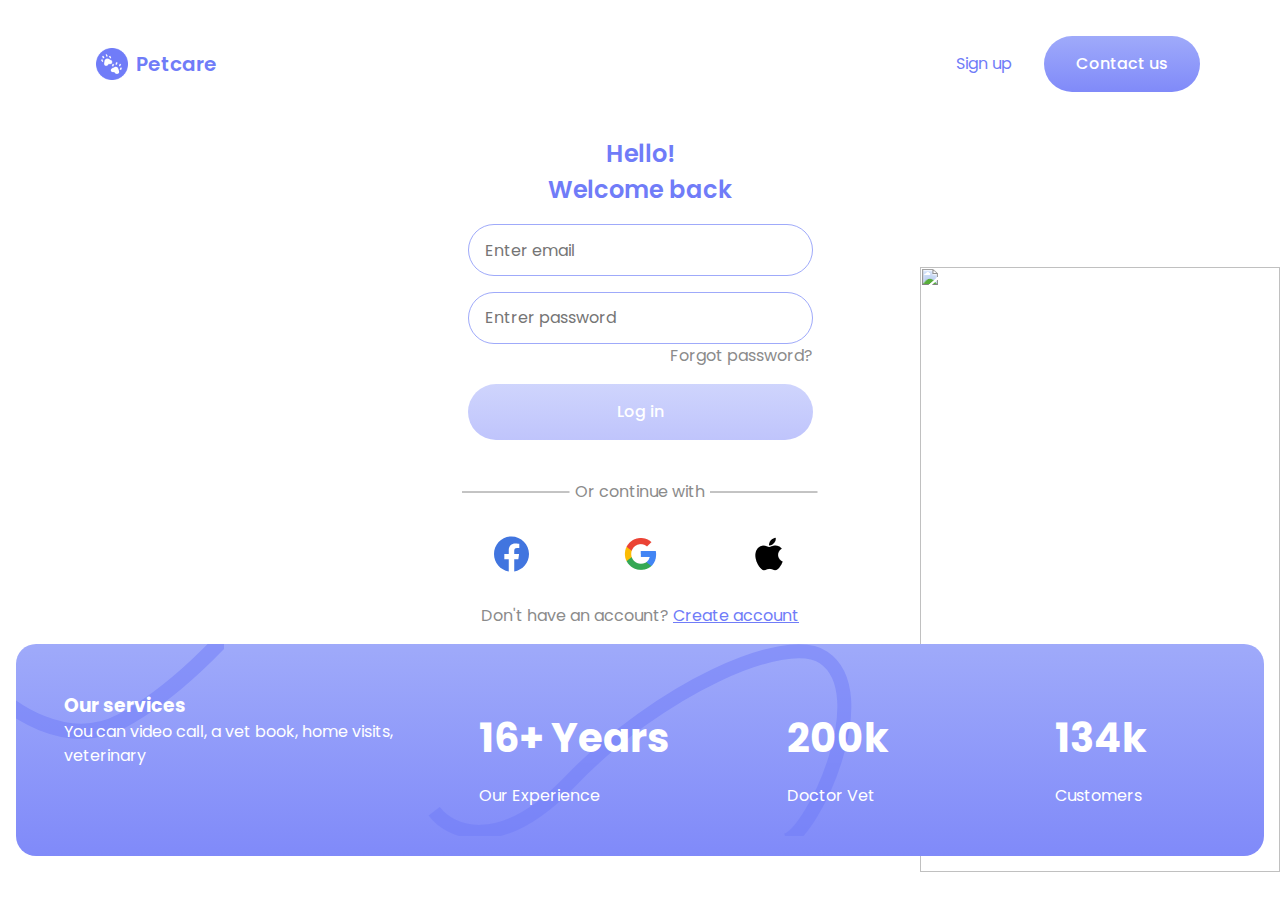
==== login-blocked.html @ b4c4b5ff "details" ====
<!DOCTYPE html>
<html lang="en">
  <head>
    <meta charset="UTF-8" />
    <meta name="viewport" content="width=device-width, initial-scale=1.0" />
    <link rel="preconnect" href="https://fonts.googleapis.com" />
    <link rel="preconnect" href="https://fonts.gstatic.com" crossorigin />
    <link
      href="https://fonts.googleapis.com/css2?family=Poppins:wght@300;400;500;600;700&display=swap"
      rel="stylesheet"
    />
    <link rel="stylesheet" href="./css/main.css" />
    <title>Login</title>
  </head>
  <body class="login">
    <div class="nav-logo">
      <nav>
        <div class="logotipo">
          <img src="./assets/icons/pet_Icon.png" alt="" />
          <h3>Petcare</h3>
        </div>
        <div class="nav-options">
          <a href="./register.html" class="btn-secondary">Sign up</a>
          <a class="btn">Contact us</a>
        </div>
      </nav>
      <img class ="logo" src="./assets/icons/pet_Icon.png" alt="" />
    </div>

    <div class="login_form">
      <h3>
        Hello!<br />
        Welcome back
      </h3>
      <input class="input" type="email" placeholder="Enter email" />
      <div class="password_input">
        <div class="input">
          <input
            class="none-input"
            type="password"
            placeholder="Entrer password"
          />
          <svg
            xmlns="http://www.w3.org/2000/svg"
            width="24"
            height="24"
            viewBox="0 0 24 24"
            fill="none"
          >
            <path
              d="M23.1853 11.6962C23.1525 11.6222 22.3584 9.86062 20.5931 8.09531C18.2409 5.74312 15.27 4.5 12 4.5C8.72999 4.5 5.75905 5.74312 3.40687 8.09531C1.64155 9.86062 0.843741 11.625 0.814679 11.6962C0.772035 11.7922 0.75 11.896 0.75 12.0009C0.75 12.1059 0.772035 12.2097 0.814679 12.3056C0.847491 12.3797 1.64155 14.1403 3.40687 15.9056C5.75905 18.2569 8.72999 19.5 12 19.5C15.27 19.5 18.2409 18.2569 20.5931 15.9056C22.3584 14.1403 23.1525 12.3797 23.1853 12.3056C23.2279 12.2097 23.25 12.1059 23.25 12.0009C23.25 11.896 23.2279 11.7922 23.1853 11.6962ZM12 18C9.11437 18 6.59343 16.9509 4.50655 14.8828C3.65028 14.0313 2.92179 13.0603 2.34374 12C2.92164 10.9396 3.65014 9.9686 4.50655 9.11719C6.59343 7.04906 9.11437 6 12 6C14.8856 6 17.4066 7.04906 19.4934 9.11719C20.3514 9.9684 21.0815 10.9394 21.6609 12C20.985 13.2619 18.0403 18 12 18ZM12 7.5C11.11 7.5 10.2399 7.76392 9.49993 8.25839C8.7599 8.75285 8.18313 9.45566 7.84253 10.2779C7.50194 11.1002 7.41282 12.005 7.58646 12.8779C7.76009 13.7508 8.18867 14.5526 8.81801 15.182C9.44735 15.8113 10.2492 16.2399 11.1221 16.4135C11.995 16.5872 12.8998 16.4981 13.7221 16.1575C14.5443 15.8169 15.2471 15.2401 15.7416 14.5001C16.2361 13.76 16.5 12.89 16.5 12C16.4988 10.8069 16.0242 9.66303 15.1806 8.81939C14.337 7.97575 13.1931 7.50124 12 7.5ZM12 15C11.4066 15 10.8266 14.8241 10.3333 14.4944C9.83993 14.1648 9.45542 13.6962 9.22835 13.1481C9.00129 12.5999 8.94188 11.9967 9.05764 11.4147C9.17339 10.8328 9.45911 10.2982 9.87867 9.87868C10.2982 9.45912 10.8328 9.1734 11.4147 9.05764C11.9967 8.94189 12.5999 9.0013 13.148 9.22836C13.6962 9.45542 14.1648 9.83994 14.4944 10.3333C14.824 10.8266 15 11.4067 15 12C15 12.7956 14.6839 13.5587 14.1213 14.1213C13.5587 14.6839 12.7956 15 12 15Z"
              fill="#888888"
            />
          </svg>
        </div>
        <p class="forgot_password">Forgot password?</p>
      </div>
      <a class="btn disabled">Log in</a>
    </div>
    <div class="alternative_login_form">
      <div class="separator">
        <svg
          xmlns="http://www.w3.org/2000/svg"
          width="108"
          height="2"
          viewBox="0 0 108 2"
          fill="none"
        >
          <path d="M107.5 1H0" stroke="#888888" />
        </svg>
        <p>Or continue with</p>
        <svg
          xmlns="http://www.w3.org/2000/svg"
          width="108"
          height="2"
          viewBox="0 0 108 2"
          fill="none"
        >
          <path d="M107.5 1H0" stroke="#888888" />
        </svg>
      </div>
      <div class="login-options">
        <button class="social-icons">
          <img src="./assets/icons/Facebook.svg" alt="" />
        </button>
        <button class="social-icons">
          <img src="./assets/icons/google.png" alt="" />
        </button>
        <button class="social-icons">
          <img src="./assets/icons/apple.png" alt="" />
        </button>
      </div>
      <div class="sing-up">
        <p>
          Don't have an account? <a href="./register.html">Create account</a>
        </p>
      </div>
    </div>
    <div class="petcare-info">
      <img src="./assets/img/pet.png" alt="" />
      <div class="banner banner-services">
        <div class="services-description">
          <h3>Our services</h3>
          <p>You can video call, a vet book, home visits, veterinary</p>
        </div>
        <div class="data experience">
          <h1>16+ Years</h1>
          <p>Our Experience</p>
        </div>
        <div class="data vets">
          <h1>200k</h1>
          <p>Doctor Vet</p>
        </div>
        <div class="data customers">
          <h1>134k</h1>
          <p>Customers</p>
        </div>
      </div>
    </div>
  </body>
</html>
---- css/main.css ----
/* Box sizing rules */
*,
*::before,
*::after {
  box-sizing: border-box;
  margin: 0;
  padding: 0;
}

/* Remove default margin */
body,
h1,
h2,
h3,
h4,
p,
figure,
blockquote,
dl,
dd {
  margin: 0;
}

/* Remove list styles on ul, ol elements with a list role, which suggests default styling will be removed */
ul[role=list],
ol[role=list] {
  list-style: none;
}

/* Set core root defaults */
html:focus-within {
  scroll-behavior: smooth;
}

/* Set core body defaults */
body {
  min-height: 100vh;
  text-rendering: optimizeSpeed;
  line-height: 1.5;
}

/* A elements that don't have a class get default styles */
a:not([class]) {
  -webkit-text-decoration-skip: ink;
          text-decoration-skip-ink: auto;
}

/* Make images easier to work with */
img,
picture {
  max-width: 100%;
  display: block;
}

/* Inherit fonts for inputs and buttons */
input,
button,
textarea,
select {
  font: inherit;
}

/* Remove all animations, transitions and smooth scroll for people that prefer not to see them */
@media (prefers-reduced-motion: reduce) {
  html:focus-within {
    scroll-behavior: auto;
  }
  *,
  *::before,
  *::after {
    animation-duration: 0.01ms !important;
    animation-iteration-count: 1 !important;
    transition-duration: 0.01ms !important;
    scroll-behavior: auto !important;
  }
}
video {
  width: 100%;
  position: relative;
}
video::-webkit-media-controls {
  opacity: 0;
  -webkit-transition: opacity 0.3s ease-in-out;
  transition: opacity 0.3s ease-in-out;
}
video:hover::-webkit-media-controls {
  opacity: 1;
}
video:focus::-webkit-media-controls {
  opacity: 1;
}

.login {
  display: flex;
  flex-direction: column;
  justify-content: flex-start;
  align-items: center;
}

.login_form {
  display: flex;
  flex-direction: column;
  justify-content: center;
  align-items: center;
  gap: 1rem;
  margin: 2.5rem 0;
}
.login_form h3 {
  font-size: 1.5rem;
  font-weight: 600;
  color: #FFFFFF;
  color: #707CF8;
  text-align: center;
}
.login_form .btn {
  width: 21.5625rem;
}

.alternative_login_form .separator {
  color: #8B8B8B;
  display: flex;
  justify-content: center;
  align-items: center;
  gap: 5px;
}
.alternative_login_form .separator .line {
  stroke-width: 1px;
  background-color: #8B8B8B;
}
.alternative_login_form .login-options {
  display: flex;
  justify-content: space-between;
  margin: 1.5rem 0;
}
.alternative_login_form .login-options img {
  cursor: pointer;
  -o-object-fit: cover;
     object-fit: cover;
}
.alternative_login_form .sing-up {
  text-align: center;
  color: #8B8B8B;
}
.alternative_login_form .sing-up a {
  cursor: pointer;
  color: #707CF8;
}

.getStart {
  display: flex;
  flex-direction: column;
  justify-content: center;
  align-items: center;
  position: relative;
  overflow: hidden;
}
.getStart .logotipo {
  margin: 50px;
}
.getStart h1 {
  color: #707CF8;
  text-align: center;
  width: 23rem;
  color: #707cf8;
  text-align: center;
  font-size: 2.5rem;
  font-weight: 700;
}
.getStart .welcome-poster {
  position: relative;
  display: flex;
  justify-content: center;
  align-items: center;
}
.getStart .welcome-poster .welcome-image {
  width: 23.5rem;
  height: 36.375rem;
}
.getStart .welcome-poster svg {
  width: 100%;
  position: absolute;
  bottom: 0;
  left: 0;
}
.getStart .btn-get-started {
  position: fixed;
  text-decoration: none;
  bottom: 10vh;
}

.dashboard {
  display: grid;
  grid-template-columns: auto auto;
  grid-template-rows: 5rem auto auto;
}
.dashboard .navbar {
  grid-row: 1/2;
  grid-column: 2/3;
}
@media (max-width: 40rem) {
  .dashboard aside {
    display: none;
    grid-row: 1/5;
    grid-column: 1/2;
  }
}
.dashboard main {
  display: grid;
  grid-row: 2/3;
  grid-column: 2/3;
}
.dashboard main section {
  border-radius: 1.25rem;
  background: #fff;
  box-shadow: 0px 4px 24px 0px rgba(196, 196, 196, 0.35);
  padding: 1rem;
  margin: 1rem;
}
@media (min-width: 40rem) {
  .dashboard main {
    grid-template-columns: 1fr 1fr;
    grid-template-rows: auto auto auto auto;
  }
}
@media (min-width: 70rem) {
  .dashboard main {
    grid-template-columns: 1.4fr 1fr;
    gap: 2rem;
  }
}
@media (min-width: 40rem) {
  .dashboard main .banner-dashboard {
    grid-row: 2/3;
    grid-column: 1/3;
  }
}
@media (min-width: 70rem) {
  .dashboard main .banner-dashboard {
    grid-row: 1/2;
    grid-column: 1/2;
  }
}
.dashboard main .head-section {
  display: flex;
  flex-direction: row;
  justify-content: space-between;
  align-items: center;
  padding-bottom: 1rem;
}
.dashboard main .head-section a {
  text-decoration: none;
  color: #6A6A6A;
}
@media (min-width: 40rem) {
  .dashboard main .services-section {
    grid-row: 3/4;
    grid-column: 1/3;
  }
}
@media (min-width: 70rem) {
  .dashboard main .services-section {
    grid-row: 2/3;
    grid-column: 1/2;
  }
}
@media (min-width: 40rem) {
  .dashboard main .about-section {
    display: none;
  }
}
@media (min-width: 70rem) {
  .dashboard main .about-section {
    display: block;
    grid-row: 3/4;
    grid-column: 2/3;
  }
}
.dashboard main .statistics-section {
  display: none;
}
@media (min-width: 40rem) {
  .dashboard main .statistics-section {
    display: block;
    grid-row: 4/5;
    grid-column: 1/3;
  }
}
@media (min-width: 70rem) {
  .dashboard main .statistics-section {
    display: block;
    grid-row: 3/4;
    grid-column: 1/2;
  }
}
.dashboard main .profile-section {
  grid-row: 1/2;
  grid-column: 1/2;
  display: block;
}
@media (max-width: 40rem) {
  .dashboard main .profile-section {
    display: none;
  }
}
@media (min-width: 70rem) {
  .dashboard main .profile-section {
    display: block;
    grid-row: 1/2;
    grid-column: 2/3;
  }
}
.dashboard main .activities-section {
  grid-row: 1/2;
  grid-column: 2/3;
  display: block;
}
@media (max-width: 40rem) {
  .dashboard main .activities-section {
    display: none;
  }
}
@media (min-width: 70rem) {
  .dashboard main .activities-section {
    display: block;
    grid-row: 2/3;
    grid-column: 2/3;
  }
}

body {
  font-family: "Poppins", sans-serif;
}

.logotipo {
  display: flex;
  align-items: center;
  justify-content: center;
  margin: 1rem;
  gap: 0.5rem;
  text-decoration: none;
}
.logotipo img {
  width: 2rem;
  height: 2rem;
}
.logotipo h3 {
  color: #707CF8;
  font-size: 1.25rem;
  font-weight: 600;
}

.aside-logo {
  margin-bottom: 3rem;
}
.aside-logo img {
  width: 2.875rem;
  height: 2.875rem;
  margin: 1rem;
}

.navbar {
  display: flex;
  flex-direction: row;
  justify-content: space-between;
  align-items: center;
  padding: 1rem;
}
.navbar h3 {
  color: #707CF8;
  font-size: 1.25rem;
  font-weight: 600;
}
.navbar .navbar-options {
  display: none;
}
.navbar .nav-profile {
  width: 2rem;
  height: 2rem;
  border-radius: 1rem;
}
@media (min-width: 40rem) {
  .navbar {
    display: flex;
    flex-direction: row;
    justify-content: flex-end;
    align-items: center;
  }
  .navbar h3,
  .navbar nav-profile,
  .navbar img {
    display: none;
  }
  .navbar .navbar-options {
    display: flex;
    flex-direction: row;
    justify-content: flex-end;
    align-items: center;
    gap: 2rem;
  }
}

.nav-logo {
  position: relative;
}
.nav-logo .logo {
  margin: 5rem;
  display: block;
}
@media screen and (min-width: 40rem) {
  .nav-logo .logo {
    display: none;
  }
}
.nav-logo nav {
  display: none;
}
@media screen and (min-width: 40rem) {
  .nav-logo nav {
    display: block;
    width: 90vw;
    margin-top: 2rem;
    display: flex;
    flex-direction: row;
    justify-content: space-between;
    align-items: center;
    padding: 0 1rem;
  }
  .nav-logo nav .nav-options {
    display: flex;
    flex-direction: row;
    justify-content: space-between;
    align-items: center;
    gap: 2rem;
  }
}

button {
  border-style: none;
}

.btn {
  border-style: none;
  background: linear-gradient(180deg, #9FAAFA 0%, #808AF9 100%);
  border-radius: 2rem;
  color: #FFFFFF;
  font-size: 1rem;
  font-weight: 500;
  text-align: center;
  padding: 1rem 2rem;
  cursor: pointer;
  text-decoration: none;
}

.disabled {
  background: linear-gradient(180deg, rgba(159, 170, 250, 0.5) 0%, rgba(128, 138, 249, 0.5) 100%);
  cursor: not-allowed;
}

.btn-secondary {
  border-style: none;
  color: #707CF8;
  background: none;
  cursor: pointer;
  text-decoration: none;
}

.btn-terciary {
  color: #707CF8;
  text-align: center;
  font-size: 1rem;
  font-weight: 600;
  background-color: #FFFFFF;
  border-radius: 2rem;
  padding: 0.8rem 3rem;
  margin-top: 1rem;
  cursor: pointer;
}

.social-icons {
  padding: 0.5rem 2rem;
  background: #FFFFFF;
  border-radius: 10px;
  border-style: none;
  cursor: pointer;
}

.learn-more-btn {
  border-style: none;
  padding: 0.6rem 0.5rem;
  border-radius: 0.625rem;
  color: #FFFFFF;
  background: #707CF8;
  font-size: 0.9375rem;
  width: 100%;
  cursor: pointer;
}

input {
  outline: none;
}

.input {
  border-radius: 2.5rem;
  border: 1.4px solid #9FAAFA;
  padding: 1rem;
  width: 21.5625rem;
  height: 3.25rem;
  display: flex;
  justify-content: space-between;
}

.password_input .forgot_password {
  color: #8B8B8B;
  text-align: end;
}

.none-input {
  border-style: none;
}

.banner {
  background: linear-gradient(180deg, #9FAAFA 0%, #808AF9 100%);
  margin: 1rem;
  padding: 1rem;
  border-radius: 1.25rem;
  position: relative;
  overflow: hidden;
  color: #FFFFFF;
}
.banner h1 {
  font-size: 1.5rem;
  margin: 1rem 0;
}
.banner div {
  z-index: 1;
}
.banner::before, .banner::after {
  content: "";
  position: absolute;
  top: 0;
  opacity: 0.5;
  background-size: cover;
  z-index: 0;
}
.banner::before {
  width: 13rem;
  height: 6rem;
  left: 0;
  background-image: url("../assets/vectors/vector1.svg");
}
.banner::after {
  width: 26.5rem;
  height: 12rem;
  background-image: url("../assets/vectors/vector2.svg");
}

.banner-dashboard {
  display: flex;
  flex-direction: row;
  justify-content: space-between;
  align-items: center;
  height: 17rem;
  padding-left: 1.5rem;
  position: relative;
}
.banner-dashboard::after {
  width: 38.5rem;
  height: 17rem;
}
.banner-dashboard .banner-text {
  position: relative;
}
@media (min-width: 40rem) {
  .banner-dashboard .banner-text {
    padding-left: 5rem;
    width: 60%;
  }
}
.banner-dashboard button {
  display: none;
}
@media (min-width: 70rem) {
  .banner-dashboard button {
    display: block;
  }
}
.banner-dashboard img {
  display: none;
}
@media (min-width: 40rem) {
  .banner-dashboard img {
    display: block;
    position: absolute;
    top: 0;
    right: 0;
    width: 19.4375rem;
    height: 33.375rem;
    z-index: 1;
  }
}

.petcare-info {
  position: relative;
}
.petcare-info .banner-services {
  display: grid;
  grid-template-columns: 1.5fr 1fr 1fr 1fr;
  justify-items: center;
  padding: 2rem;
}
.petcare-info .banner-services .services-description {
  padding: 1rem;
}
.petcare-info .banner-services .data {
  z-index: 1;
  padding: 1rem;
}
.petcare-info .banner-services .data h1 {
  font-size: 2.5rem;
}
.petcare-info img {
  width: 22.5rem;
  height: 37.8125rem;
  z-index: -1;
  position: absolute;
  right: 0;
  bottom: 0;
}
@media screen and (max-width: 40rem) {
  .petcare-info {
    display: none;
  }
}
@media screen and (max-width: 70rem) {
  .petcare-info {
    height: 30rem;
    width: 100%;
  }
  .petcare-info .banner-services {
    position: absolute;
    left: 0;
    right: 0;
    bottom: 1rem;
    margin: auto;
    width: 90vw;
  }
}

aside .aside-options {
  display: flex;
  flex-direction: column;
  justify-content: space-evenly;
  align-items: flex-start;
}
aside .aside-options .aside-icon {
  display: flex;
  flex-direction: column;
  justify-content: center;
  align-items: center;
  height: 5rem;
  align-self: stretch;
}
aside .aside-options .--active {
  border-left: 5px solid #707CF8;
}

.services-section .services-carousel {
  width: 100%;
  overflow-x: scroll;
  white-space: nowrap;
}
.services-section .services-carousel .services-carousel-container {
  display: inline-flex;
}
.services-section .services-carousel .services-carousel-container .slide {
  flex: 0 0 33%;
  max-width: 100%;
  margin-right: 1rem;
  overflow: hidden;
}
.services-section .services-carousel .services-carousel-container .slide .slide-item {
  text-align: center;
  width: -moz-fit-content;
  width: fit-content;
  position: relative;
}
.services-section .services-carousel .services-carousel-container .slide .slide-item img {
  border-radius: 10px;
  height: auto;
  display: block;
  width: 11.75rem;
  height: 11.3125rem;
  -o-object-fit: cover;
     object-fit: cover;
}
.services-section .services-carousel .services-carousel-container .slide .slide-item p {
  background: rgba(112, 124, 248, 0.7);
  -webkit-backdrop-filter: blur(2px);
          backdrop-filter: blur(2px);
  border-radius: 0 0 10px 10px;
  padding: 0.2rem;
  position: absolute;
  bottom: 0;
  width: 100%;
}

.about-section .about-info .video-container {
  position: relative;
  width: 100%;
  height: 0;
  padding-bottom: 56.25%;
}
.about-section .about-info .video-container video {
  position: absolute;
  width: 100%;
  height: 100%;
}
.about-section .about-info .details h4 {
  margin-top: 1rem;
  color: #202226;
  font-size: 1.25rem;
  font-weight: 500;
  text-transform: uppercase;
}
.about-section .about-info .details .more-info {
  display: flex;
  flex-direction: row;
  justify-content: space-between;
  align-items: flex-end;
}
.about-section .about-info .details .more-info p {
  color: #6A6A6A;
  font-size: 0.8125rem;
  font-style: normal;
  font-weight: 300;
  margin: 1rem 1rem 0 0;
}

.profile-section .profile {
  display: flex;
  flex-direction: column;
  justify-content: center;
  align-items: center;
  padding: 1.25rem;
}
.profile-section .profile img {
  width: 7.9375rem;
  height: 7.8125rem;
  border-radius: 6.53125rem;
}

.activities-section .timeline {
  position: relative;
  width: 2px;
  background-color: #ccc;
}
.activities-section .timeline .activity {
  display: flex;
  flex-direction: row;
  justify-content: center;
  align-items: flex-start;
  margin-bottom: 0.5rem;
  width: 38vw;
}
.activities-section .timeline .activity .point {
  margin-left: -4.5px;
}
.activities-section .timeline .activity .info {
  flex: 1;
  width: 100%;
  margin-left: 1.5rem;
  display: flex;
  flex-direction: row;
  justify-content: space-between;
  align-items: center;
}
.activities-section .timeline .activity .info h3 {
  font-size: 1rem;
  color: #202226;
  font-weight: 500;
}
.activities-section .timeline .activity .info p {
  color: #6A6A6A;
  font-weight: 500;
  font-size: 1rem;
}
.activities-section .timeline .activity .info span,
.activities-section .timeline .activity .info .date {
  font-size: 0.8rem;
  color: #6A6A6A;
  font-weight: 300;
}
.activities-section .timeline .activity .line {
  width: 2px;
  background-color: #ccc;
  flex-shrink: 0;
  margin-left: 6px;
  margin-top: 6px;
  height: 100%;
}
@media (min-width: 70rem) {
  .activities-section .timeline .activity {
    width: 29vw;
  }
}/*# sourceMappingURL=main.css.map */
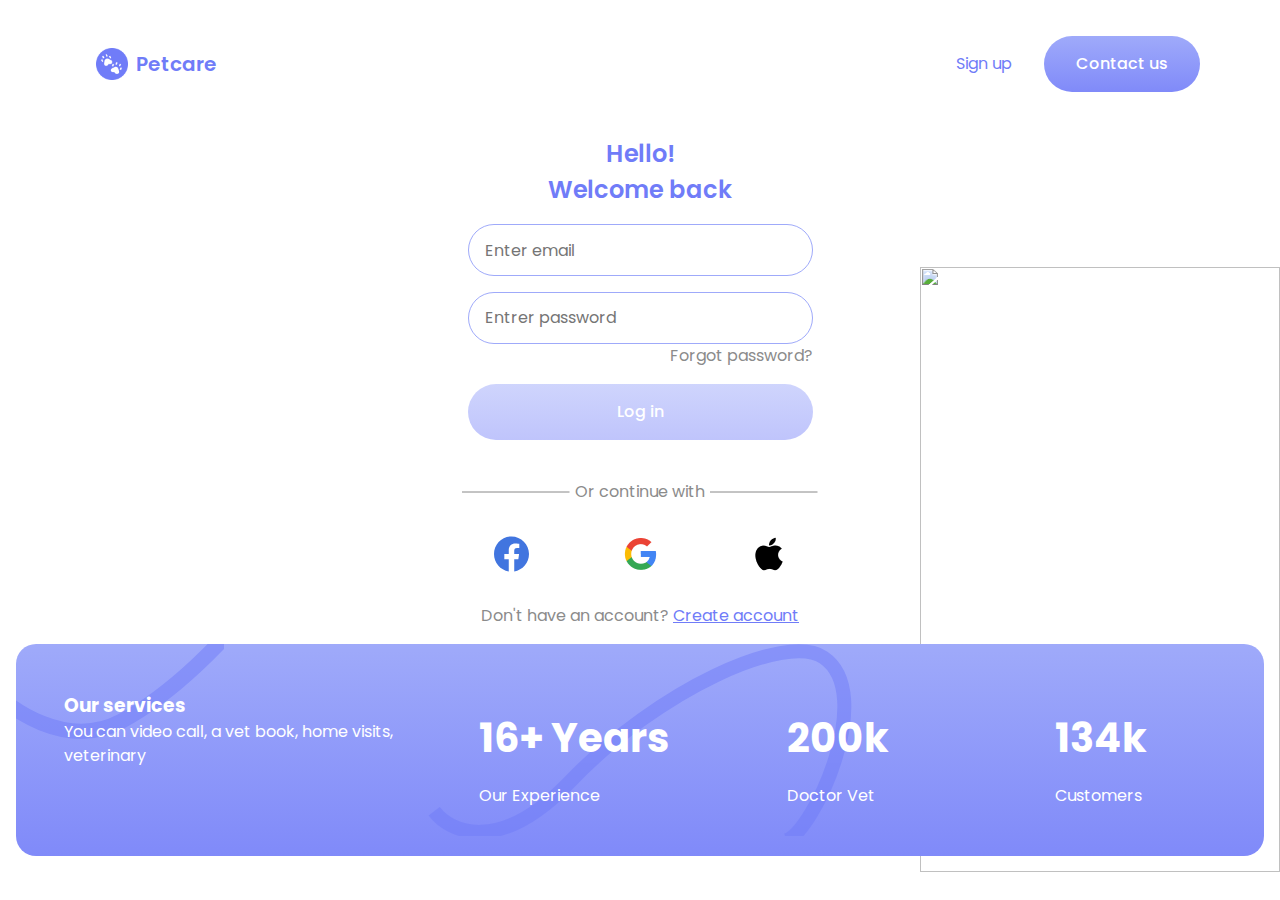
==== commit 3c4c25ad: "forms" ====
--- a/login-blocked.html
+++ b/login-blocked.html
@@ -13,6 +13,7 @@
     <title>Login</title>
   </head>
   <body class="login">
+    <!-- navbar -->
     <div class="nav-logo">
       <nav>
         <div class="logotipo">
@@ -24,39 +25,42 @@
           <a class="btn">Contact us</a>
         </div>
       </nav>
-      <img class ="logo" src="./assets/icons/pet_Icon.png" alt="" />
+      <img class="logo" src="./assets/icons/pet_Icon.png" alt="" />
     </div>
-
+    <!-- login-form -->
     <div class="login_form">
       <h3>
         Hello!<br />
         Welcome back
       </h3>
-      <input class="input" type="email" placeholder="Enter email" />
-      <div class="password_input">
-        <div class="input">
-          <input
-            class="none-input"
-            type="password"
-            placeholder="Entrer password"
-          />
-          <svg
-            xmlns="http://www.w3.org/2000/svg"
-            width="24"
-            height="24"
-            viewBox="0 0 24 24"
-            fill="none"
-          >
-            <path
-              d="M23.1853 11.6962C23.1525 11.6222 22.3584 9.86062 20.5931 8.09531C18.2409 5.74312 15.27 4.5 12 4.5C8.72999 4.5 5.75905 5.74312 3.40687 8.09531C1.64155 9.86062 0.843741 11.625 0.814679 11.6962C0.772035 11.7922 0.75 11.896 0.75 12.0009C0.75 12.1059 0.772035 12.2097 0.814679 12.3056C0.847491 12.3797 1.64155 14.1403 3.40687 15.9056C5.75905 18.2569 8.72999 19.5 12 19.5C15.27 19.5 18.2409 18.2569 20.5931 15.9056C22.3584 14.1403 23.1525 12.3797 23.1853 12.3056C23.2279 12.2097 23.25 12.1059 23.25 12.0009C23.25 11.896 23.2279 11.7922 23.1853 11.6962ZM12 18C9.11437 18 6.59343 16.9509 4.50655 14.8828C3.65028 14.0313 2.92179 13.0603 2.34374 12C2.92164 10.9396 3.65014 9.9686 4.50655 9.11719C6.59343 7.04906 9.11437 6 12 6C14.8856 6 17.4066 7.04906 19.4934 9.11719C20.3514 9.9684 21.0815 10.9394 21.6609 12C20.985 13.2619 18.0403 18 12 18ZM12 7.5C11.11 7.5 10.2399 7.76392 9.49993 8.25839C8.7599 8.75285 8.18313 9.45566 7.84253 10.2779C7.50194 11.1002 7.41282 12.005 7.58646 12.8779C7.76009 13.7508 8.18867 14.5526 8.81801 15.182C9.44735 15.8113 10.2492 16.2399 11.1221 16.4135C11.995 16.5872 12.8998 16.4981 13.7221 16.1575C14.5443 15.8169 15.2471 15.2401 15.7416 14.5001C16.2361 13.76 16.5 12.89 16.5 12C16.4988 10.8069 16.0242 9.66303 15.1806 8.81939C14.337 7.97575 13.1931 7.50124 12 7.5ZM12 15C11.4066 15 10.8266 14.8241 10.3333 14.4944C9.83993 14.1648 9.45542 13.6962 9.22835 13.1481C9.00129 12.5999 8.94188 11.9967 9.05764 11.4147C9.17339 10.8328 9.45911 10.2982 9.87867 9.87868C10.2982 9.45912 10.8328 9.1734 11.4147 9.05764C11.9967 8.94189 12.5999 9.0013 13.148 9.22836C13.6962 9.45542 14.1648 9.83994 14.4944 10.3333C14.824 10.8266 15 11.4067 15 12C15 12.7956 14.6839 13.5587 14.1213 14.1213C13.5587 14.6839 12.7956 15 12 15Z"
-              fill="#888888"
+      <form action="">
+        <input class="input" type="email" placeholder="Enter email" />
+        <div class="password_input">
+          <div class="input">
+            <input
+              class="none-input"
+              type="password"
+              placeholder="Entrer password"
             />
-          </svg>
+            <svg
+              xmlns="http://www.w3.org/2000/svg"
+              width="24"
+              height="24"
+              viewBox="0 0 24 24"
+              fill="none"
+            >
+              <path
+                d="M23.1853 11.6962C23.1525 11.6222 22.3584 9.86062 20.5931 8.09531C18.2409 5.74312 15.27 4.5 12 4.5C8.72999 4.5 5.75905 5.74312 3.40687 8.09531C1.64155 9.86062 0.843741 11.625 0.814679 11.6962C0.772035 11.7922 0.75 11.896 0.75 12.0009C0.75 12.1059 0.772035 12.2097 0.814679 12.3056C0.847491 12.3797 1.64155 14.1403 3.40687 15.9056C5.75905 18.2569 8.72999 19.5 12 19.5C15.27 19.5 18.2409 18.2569 20.5931 15.9056C22.3584 14.1403 23.1525 12.3797 23.1853 12.3056C23.2279 12.2097 23.25 12.1059 23.25 12.0009C23.25 11.896 23.2279 11.7922 23.1853 11.6962ZM12 18C9.11437 18 6.59343 16.9509 4.50655 14.8828C3.65028 14.0313 2.92179 13.0603 2.34374 12C2.92164 10.9396 3.65014 9.9686 4.50655 9.11719C6.59343 7.04906 9.11437 6 12 6C14.8856 6 17.4066 7.04906 19.4934 9.11719C20.3514 9.9684 21.0815 10.9394 21.6609 12C20.985 13.2619 18.0403 18 12 18ZM12 7.5C11.11 7.5 10.2399 7.76392 9.49993 8.25839C8.7599 8.75285 8.18313 9.45566 7.84253 10.2779C7.50194 11.1002 7.41282 12.005 7.58646 12.8779C7.76009 13.7508 8.18867 14.5526 8.81801 15.182C9.44735 15.8113 10.2492 16.2399 11.1221 16.4135C11.995 16.5872 12.8998 16.4981 13.7221 16.1575C14.5443 15.8169 15.2471 15.2401 15.7416 14.5001C16.2361 13.76 16.5 12.89 16.5 12C16.4988 10.8069 16.0242 9.66303 15.1806 8.81939C14.337 7.97575 13.1931 7.50124 12 7.5ZM12 15C11.4066 15 10.8266 14.8241 10.3333 14.4944C9.83993 14.1648 9.45542 13.6962 9.22835 13.1481C9.00129 12.5999 8.94188 11.9967 9.05764 11.4147C9.17339 10.8328 9.45911 10.2982 9.87867 9.87868C10.2982 9.45912 10.8328 9.1734 11.4147 9.05764C11.9967 8.94189 12.5999 9.0013 13.148 9.22836C13.6962 9.45542 14.1648 9.83994 14.4944 10.3333C14.824 10.8266 15 11.4067 15 12C15 12.7956 14.6839 13.5587 14.1213 14.1213C13.5587 14.6839 12.7956 15 12 15Z"
+                fill="#888888"
+              />
+            </svg>
+          </div>
+          <p class="forgot_password">Forgot password?</p>
         </div>
-        <p class="forgot_password">Forgot password?</p>
-      </div>
-      <a class="btn disabled">Log in</a>
+        <a class="btn disabled">Log in</a>
+      </form>
     </div>
+    <!-- alternative-login-options -->
     <div class="alternative_login_form">
       <div class="separator">
         <svg
@@ -96,6 +100,7 @@
         </p>
       </div>
     </div>
+    <!-- login-banner -->
     <div class="petcare-info">
       <img src="./assets/img/pet.png" alt="" />
       <div class="banner banner-services">
--- a/css/main.css
+++ b/css/main.css
@@ -518,6 +518,14 @@
   border-style: none;
 }
 
+form {
+  display: flex;
+  flex-direction: column;
+  justify-content: center;
+  align-items: center;
+  gap: 1rem;
+}
+
 .banner {
   background: linear-gradient(180deg, #9FAAFA 0%, #808AF9 100%);
   margin: 1rem;
